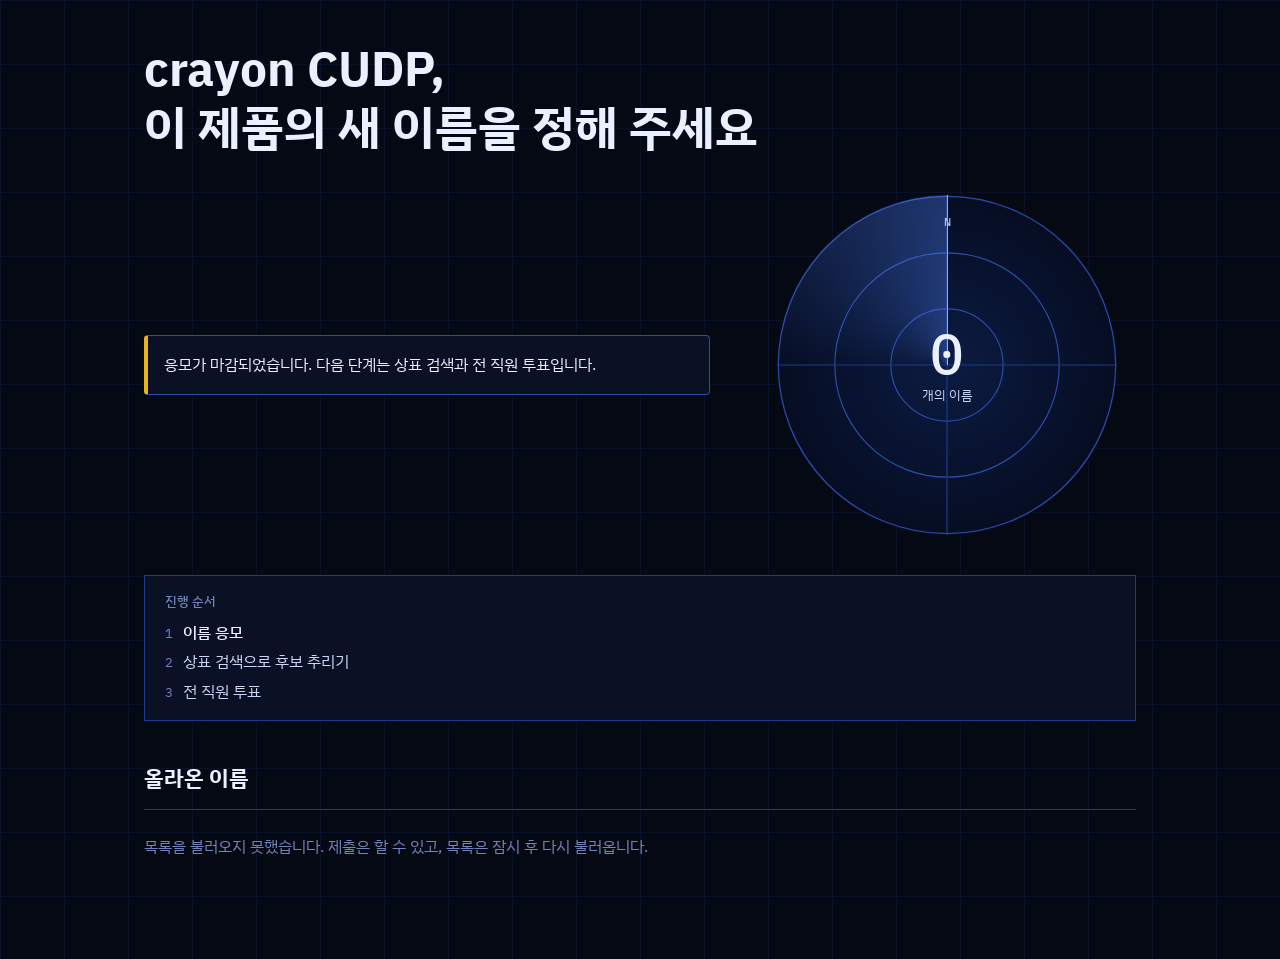
==== index.html @ 414d4ca9 "제안자 이름을 선택 입력으로 받기 시트에만 남기고 공모 페이지 목록에는 표시하지 않는다.  Co-Authored-By: Claude Opus 5.5 <noreply@anthropi" ====
<!DOCTYPE html>
<html lang="ko">
<head>
<meta charset="utf-8">
<meta name="viewport" content="width=device-width, initial-scale=1">
<meta name="robots" content="noindex">
<title>crayon CUDP 새 이름 공모</title>
<link rel="preconnect" href="https://fonts.googleapis.com">
<link rel="preconnect" href="https://fonts.gstatic.com" crossorigin>
<link href="https://fonts.googleapis.com/css2?family=IBM+Plex+Mono:wght@400;500&family=IBM+Plex+Sans+KR:wght@400;500;700&display=swap" rel="stylesheet">
<style>
/* 배치: 왼쪽은 응모 입력, 오른쪽은 올라온 이름을 점으로 찍는 레이더, 아래는 전체 목록.
   어두운 화면 하나로 고정한다. */
:root{
  color-scheme:dark;
  --bg:#050913; --panel:#0A1124; --line:#1E3A8A; --line2:#2B4BA8; --accent:#4F86FF;
  --text:#C9D6F5; --strong:#EAF0FF; --muted:#7385BB;
  --ok:#3FBF78; --warn:#E9B419; --bad:#F0705A;
  --sans:"IBM Plex Sans KR","Pretendard",system-ui,sans-serif;
  --mono:"IBM Plex Mono",ui-monospace,monospace;
}
*{box-sizing:border-box}
[hidden]{display:none!important}
html{background:var(--bg)}
body{
  margin:0;color:var(--text);font:400 16px/1.6 var(--sans);word-break:keep-all;
  background-color:var(--bg);
  background-image:linear-gradient(rgba(30,58,138,.16) 1px,transparent 1px),linear-gradient(90deg,rgba(30,58,138,.16) 1px,transparent 1px);
  background-size:64px 64px;
}
.wrap{max-width:1040px;margin:0 auto;padding:40px 24px 64px;display:flex;flex-direction:column;gap:40px}
h1,h2,p,ol{margin:0}
ol{padding:0;list-style:none}
:focus-visible{outline:2px solid var(--accent);outline-offset:2px}
h1{font-size:clamp(32px,5vw,48px);line-height:1.2;font-weight:700;color:var(--strong);text-wrap:balance}

.top{display:grid;grid-template-columns:minmax(0,1.5fr) minmax(0,1fr);gap:48px;align-items:center}
form{display:flex;flex-direction:column;gap:8px;align-items:flex-start}
label{font-size:14px;font-weight:500;color:var(--text)}
input,textarea{font:inherit;color:var(--strong);width:100%}
input::placeholder,textarea::placeholder{color:var(--muted);opacity:1}
.name-input{
  background:transparent;border:0;border-bottom:2px solid var(--line2);border-radius:0;padding:4px 0 8px;
  font-size:clamp(28px,4.4vw,40px);font-weight:700;line-height:1.3;caret-color:var(--accent);
}
.name-input:focus{outline:0;border-bottom-color:var(--accent)}
textarea,.who-input{background:var(--panel);border:1px solid var(--line);border-radius:4px;padding:10px 12px;margin-bottom:8px}
textarea{resize:vertical;min-height:72px}
textarea:focus,.who-input:focus{outline:0;border-color:var(--accent)}
.status{min-height:26px;font-size:14px}
.status.ok{color:var(--ok)} .status.warn{color:var(--warn)} .status.bad{color:var(--bad)}
.primary{font:inherit;cursor:pointer;background:var(--accent);color:var(--bg);font-weight:700;border:0;border-radius:4px;padding:10px 24px}
.primary:hover:not(:disabled){background:#6F98FF}
.primary:disabled{opacity:.5;cursor:default}
.blocked{border:1px solid var(--line2);border-left:4px solid var(--warn);background:var(--panel);padding:16px;border-radius:4px;color:var(--strong)}

.scope{position:relative;aspect-ratio:1;width:100%;max-width:340px;margin-inline:auto;border-radius:50%;overflow:hidden;background:radial-gradient(circle,#0C1B42 0,#060D22 72%)}
.scope svg{position:absolute;inset:0;width:100%;height:100%}
.sweep{position:absolute;inset:0;border-radius:50%;pointer-events:none;background:conic-gradient(from 0deg,transparent 0 270deg,rgba(79,134,255,.34) 360deg);animation:spin 6s linear infinite}
.sweep::after{content:"";position:absolute;left:50%;top:0;width:1px;height:50%;background:#A6D4FF;opacity:.8}
.blip{position:absolute;width:9px;height:9px;margin:-4.5px 0 0 -4.5px;border-radius:50%;background:#BFE6FF;box-shadow:0 0 8px 2px rgba(79,134,255,.8);animation:ping 6s linear infinite;opacity:.4}
.scope-center{position:absolute;inset:0;display:flex;flex-direction:column;align-items:center;justify-content:center;pointer-events:none}
.scope-center b{font:500 clamp(40px,6vw,56px)/1 var(--mono);color:var(--strong);font-variant-numeric:tabular-nums}
.scope-center span{font-size:13px;color:var(--text);margin-top:4px}
.north{position:absolute;top:6%;left:0;right:0;text-align:center;font:500 12px/1 var(--mono);color:#AFC2EE;pointer-events:none}
@keyframes spin{to{transform:rotate(360deg)}}
@keyframes ping{0%{opacity:1}55%,100%{opacity:.4}}

.rules{border:1px solid var(--line);background:var(--panel);padding:16px 20px;display:flex;flex-direction:column;gap:8px}
.rules h2{font:500 13px/1.5 var(--sans);color:var(--muted)}
.steps{display:flex;flex-direction:column;gap:4px}
.steps li{display:flex;gap:10px;align-items:baseline}
.steps .no{font:400 13px var(--mono);color:var(--muted)}
.steps .now{color:var(--strong);font-weight:500}
.steps .now .no{color:var(--accent)}
.tag{display:inline-block;font-size:12px;color:var(--accent);border:1px solid var(--line2);border-radius:3px;padding:0 6px;line-height:1.6;font-weight:400}
.tag.bad{color:var(--bad);border-color:var(--bad)}

.board{display:flex;flex-direction:column;gap:12px}
.board-head{display:flex;justify-content:space-between;align-items:baseline;gap:16px;flex-wrap:wrap}
.board h2{font-size:22px;font-weight:700;color:var(--strong)}
.tally{font:400 14px var(--mono);color:var(--text);font-variant-numeric:tabular-nums}
.note{padding:24px 0;color:var(--muted);border-top:1px solid var(--line)}
.row{display:grid;grid-template-columns:64px minmax(0,1fr) minmax(0,1.6fr);gap:6px 20px;align-items:baseline;padding:16px 0;border-top:1px solid var(--line)}
.row .no{font:400 13px var(--mono);color:var(--muted);font-variant-numeric:tabular-nums}
.row .nm{font-size:22px;line-height:1.35;font-weight:700;color:var(--strong);overflow-wrap:anywhere;word-break:normal}
.row .why{overflow-wrap:anywhere}
.row .why .tag{display:table;margin-top:4px}

@media (max-width:760px){
  .wrap{padding:28px 16px 48px;gap:32px}
  .top{grid-template-columns:minmax(0,1fr);gap:32px}
  .scope{max-width:260px}
  .row{grid-template-columns:52px minmax(0,1fr)}
  .row .why{grid-column:2}
}
@media (prefers-reduced-motion:reduce){
  .sweep{animation:none}
  .blip{animation:none;opacity:1}
}
</style>
</head>
<body>
<main class="wrap">
  <h1>crayon CUDP,<br>이 제품의 새 이름을 정해 주세요</h1>

  <section class="top">
    <div>
      <form id="form" autocomplete="off">
        <label for="f-name">제품 이름</label>
        <input id="f-name" class="name-input" maxlength="30" required placeholder="이름을 적어 주세요">
        <p id="status" class="status" role="status"></p>
        <label for="f-why">이름 의미</label>
        <textarea id="f-why" rows="2" maxlength="200" required placeholder="이 이름에 담은 뜻을 한두 문장으로 적어 주세요"></textarea>
        <label for="f-who">제안자 이름 (선택, 목록에 표시되지 않습니다)</label>
        <input id="f-who" class="who-input" maxlength="30">
        <button id="f-submit" class="primary" type="submit">제출하기</button>
      </form>
      <p id="closed" class="blocked" hidden>응모가 마감되었습니다. 다음 단계는 상표 검색과 전 직원 투표입니다.</p>
    </div>
    <div aria-hidden="true">
      <div class="scope">
        <svg viewBox="0 0 100 100" fill="none" stroke="#2B4BA8" stroke-width=".35">
          <circle cx="50" cy="50" r="49.6"/><circle cx="50" cy="50" r="33"/><circle cx="50" cy="50" r="16.5"/>
          <path d="M50 0V100M0 50H100" stroke="#1E3A8A"/>
        </svg>
        <div class="sweep"></div>
        <div id="blips"></div>
        <div class="north">N</div>
        <div class="scope-center"><b id="scope-count">0</b><span>개의 이름</span></div>
      </div>
    </div>
  </section>

  <section class="rules">
    <h2>진행 순서</h2>
    <ol class="steps">
      <li class="now"><span class="no">1</span>이름 응모 <span class="tag">지금</span></li>
      <li><span class="no">2</span>상표 검색으로 후보 추리기</li>
      <li><span class="no">3</span>전 직원 투표</li>
    </ol>
  </section>

  <section class="board" aria-labelledby="board-title">
    <div class="board-head">
      <h2 id="board-title">올라온 이름</h2>
      <p id="tally" class="tally"></p>
    </div>
    <p id="list-note" class="note" role="status">목록을 불러오는 중입니다.</p>
    <ol id="list"></ol>
  </section>
</main>
<script type="module" src="./app.js"></script>
</body>
</html>
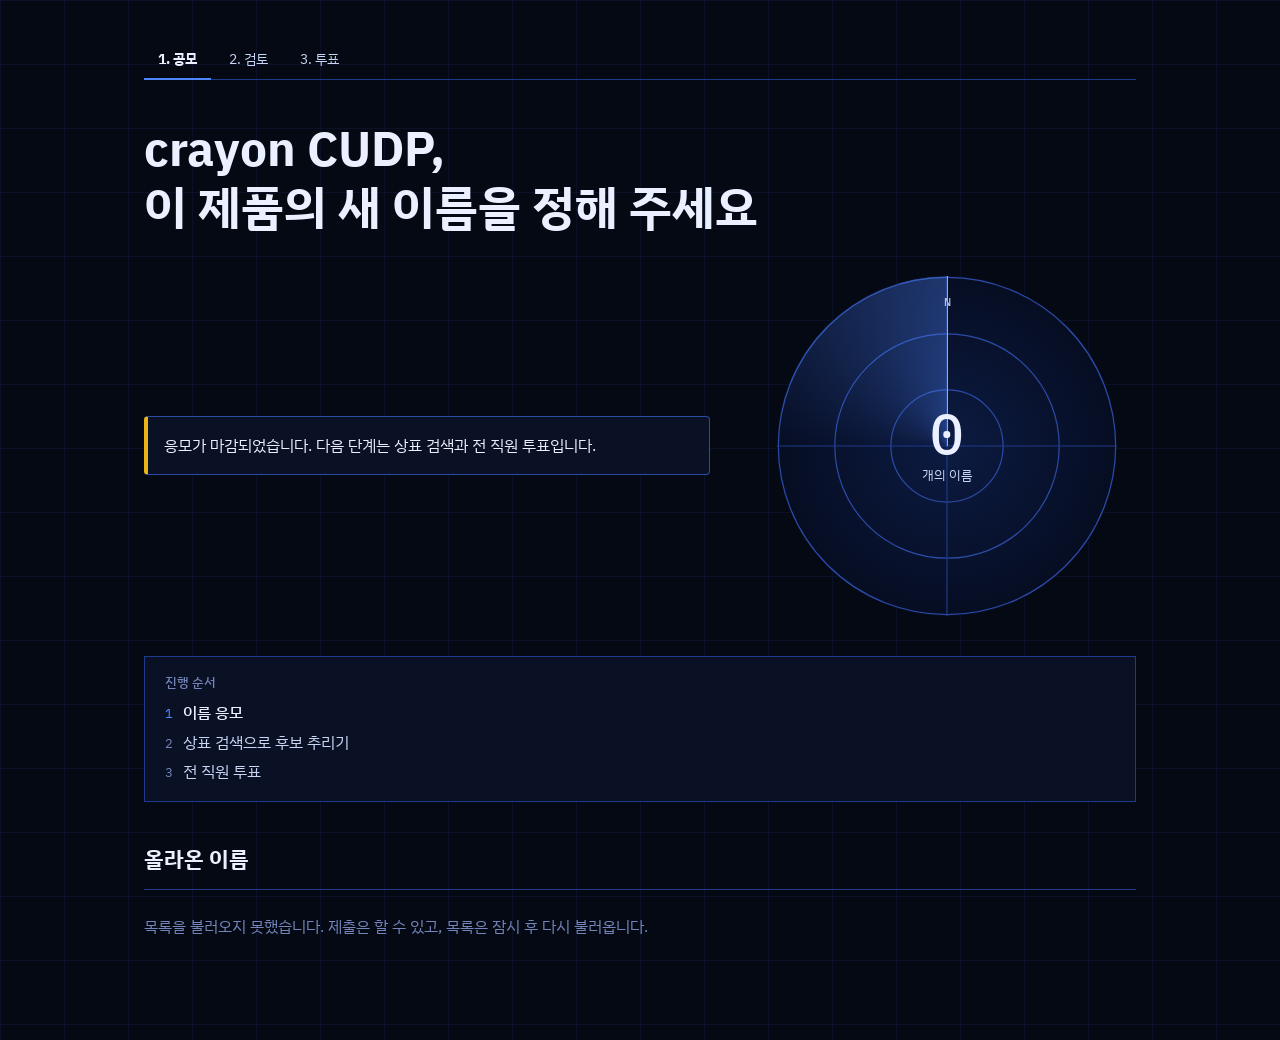
==== commit 7637f08b: "3개 탭 메뉴와 검토·투표 화면 조정 탭 이름을 공모, 검토, 투표로 정하고 공모 페이지에도 메뉴를 넣는다. 검토 페이지의 요약 카드를 빼고 진행 순서를 버튼 아래에 둔다. 투표 " ====
--- a/index.html
+++ b/index.html
@@ -33,6 +33,11 @@
 ol{padding:0;list-style:none}
 :focus-visible{outline:2px solid var(--accent);outline-offset:2px}
 h1{font-size:clamp(32px,5vw,48px);line-height:1.2;font-weight:700;color:var(--strong);text-wrap:balance}
+
+.pages{display:flex;gap:4px;border-bottom:1px solid var(--line)}
+.pages a{padding:8px 14px;margin-bottom:-1px;font-size:14px;color:var(--text);text-decoration:none;border-bottom:2px solid transparent}
+.pages a:hover{color:var(--strong)}
+.pages a[aria-current="page"]{color:var(--strong);font-weight:700;border-bottom-color:var(--accent)}
 
 .top{display:grid;grid-template-columns:minmax(0,1.5fr) minmax(0,1fr);gap:48px;align-items:center}
 form{display:flex;flex-direction:column;gap:8px;align-items:flex-start}
@@ -102,6 +107,12 @@
 </head>
 <body>
 <main class="wrap">
+  <nav class="pages" aria-label="페이지">
+    <a href="./" aria-current="page">1. 공모</a>
+    <a href="./vote/">2. 검토</a>
+    <a href="./vote/ballot.html">3. 투표</a>
+  </nav>
+
   <h1>crayon CUDP,<br>이 제품의 새 이름을 정해 주세요</h1>
 
   <section class="top">
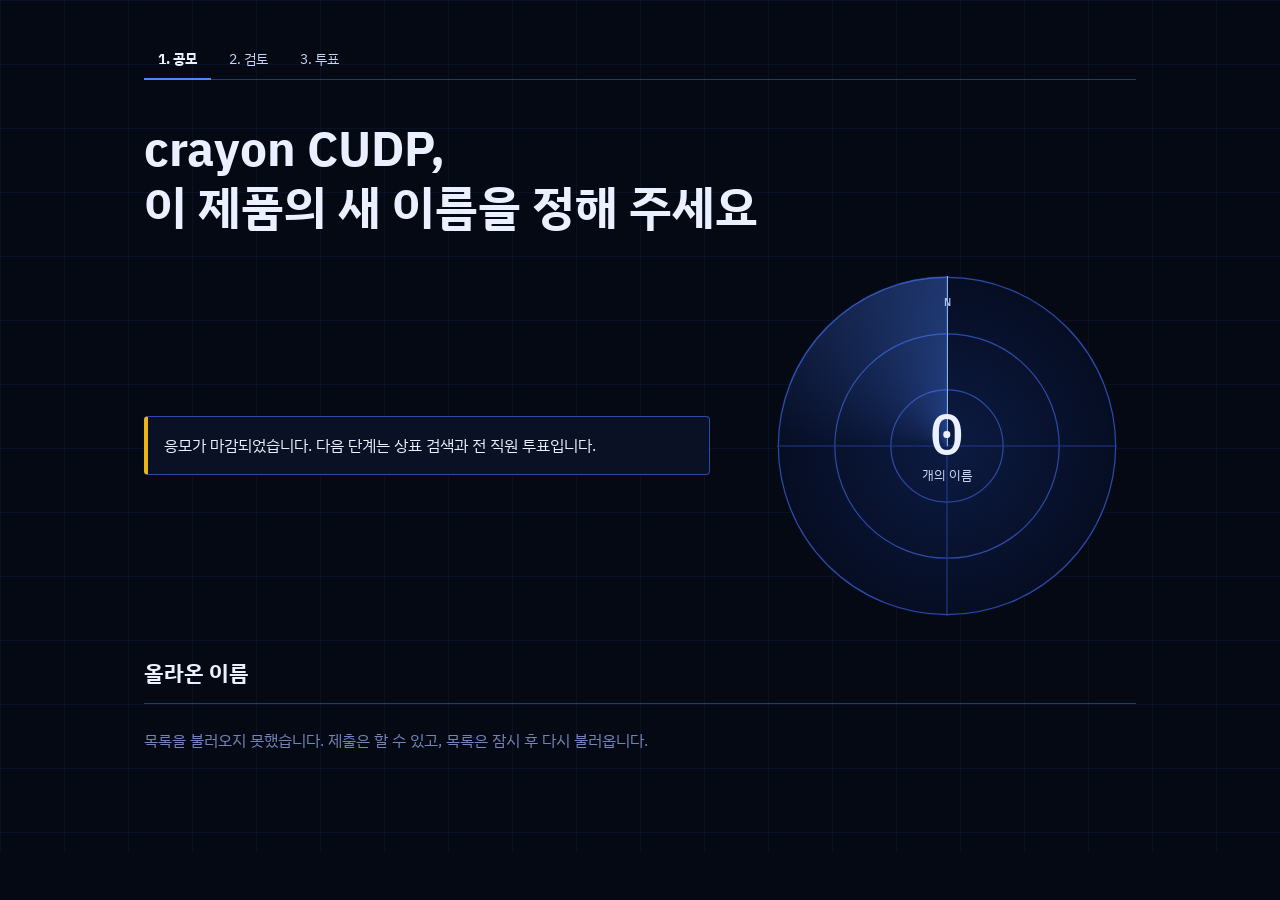
==== commit d87d10be: "진행 순서 카드 제거 공모, 검토, 투표 세 페이지에서 카드와 관련 스타일, 코드를 지운다.  Co-Authored-By: Claude Opus 5.5 <noreply@anthro" ====
--- a/index.html
+++ b/index.html
@@ -71,13 +71,6 @@
 @keyframes spin{to{transform:rotate(360deg)}}
 @keyframes ping{0%{opacity:1}55%,100%{opacity:.4}}
 
-.rules{border:1px solid var(--line);background:var(--panel);padding:16px 20px;display:flex;flex-direction:column;gap:8px}
-.rules h2{font:500 13px/1.5 var(--sans);color:var(--muted)}
-.steps{display:flex;flex-direction:column;gap:4px}
-.steps li{display:flex;gap:10px;align-items:baseline}
-.steps .no{font:400 13px var(--mono);color:var(--muted)}
-.steps .now{color:var(--strong);font-weight:500}
-.steps .now .no{color:var(--accent)}
 .tag{display:inline-block;font-size:12px;color:var(--accent);border:1px solid var(--line2);border-radius:3px;padding:0 6px;line-height:1.6;font-weight:400}
 .tag.bad{color:var(--bad);border-color:var(--bad)}
 
@@ -143,15 +136,6 @@
     </div>
   </section>
 
-  <section class="rules">
-    <h2>진행 순서</h2>
-    <ol class="steps">
-      <li class="now"><span class="no">1</span>이름 응모 <span class="tag">지금</span></li>
-      <li><span class="no">2</span>상표 검색으로 후보 추리기</li>
-      <li><span class="no">3</span>전 직원 투표</li>
-    </ol>
-  </section>
-
   <section class="board" aria-labelledby="board-title">
     <div class="board-head">
       <h2 id="board-title">올라온 이름</h2>
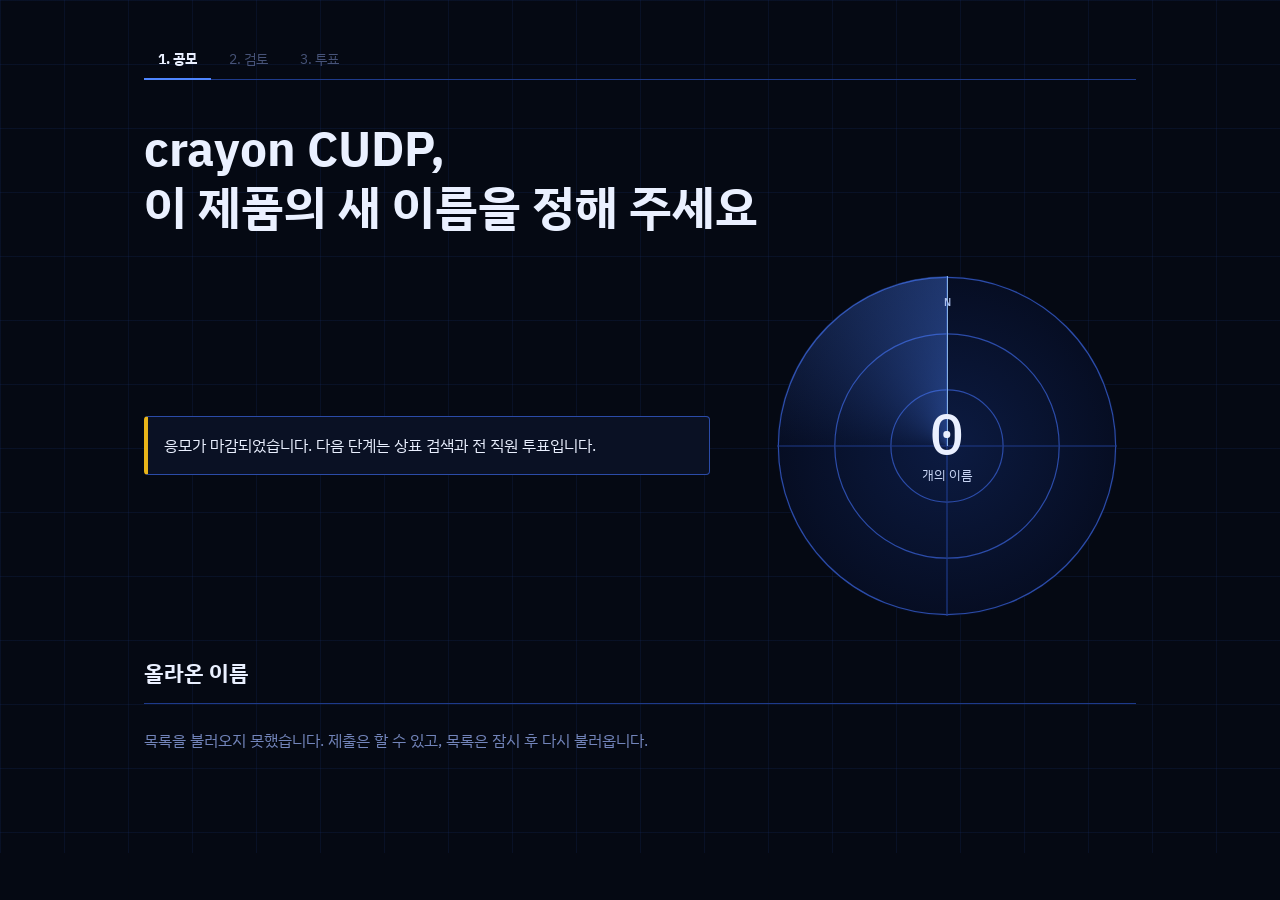
==== commit 7f8eab2c: "합치기 준비: 임시 데이터 제거, 잠금 분리, 비활성 탭 검토와 투표를 따로 열 수 있게 하고, 열리지 않은 탭은 비활성으로 표시한다. 공개 파일에서 임시 후보와 실제 직원 이름을" ====
--- a/index.html
+++ b/index.html
@@ -36,7 +36,8 @@
 
 .pages{display:flex;gap:4px;border-bottom:1px solid var(--line)}
 .pages a{padding:8px 14px;margin-bottom:-1px;font-size:14px;color:var(--text);text-decoration:none;border-bottom:2px solid transparent}
-.pages a:hover{color:var(--strong)}
+.pages a[href]:hover{color:var(--strong)}
+.pages a[aria-disabled="true"]{color:var(--muted);opacity:.6;cursor:not-allowed}
 .pages a[aria-current="page"]{color:var(--strong);font-weight:700;border-bottom-color:var(--accent)}
 
 .top{display:grid;grid-template-columns:minmax(0,1.5fr) minmax(0,1fr);gap:48px;align-items:center}
@@ -102,8 +103,8 @@
 <main class="wrap">
   <nav class="pages" aria-label="페이지">
     <a href="./" aria-current="page">1. 공모</a>
-    <a href="./vote/">2. 검토</a>
-    <a href="./vote/ballot.html">3. 투표</a>
+    <a data-tab="review" data-href="./vote/">2. 검토</a>
+    <a data-tab="vote" data-href="./vote/ballot.html">3. 투표</a>
   </nav>
 
   <h1>crayon CUDP,<br>이 제품의 새 이름을 정해 주세요</h1>
@@ -145,6 +146,7 @@
     <ol id="list"></ol>
   </section>
 </main>
-<script type="module" src="./app.js"></script>
+<script type="module" src="./nav.js"></script>
+<script type="module" src="./app.js?v=2"></script>
 </body>
 </html>
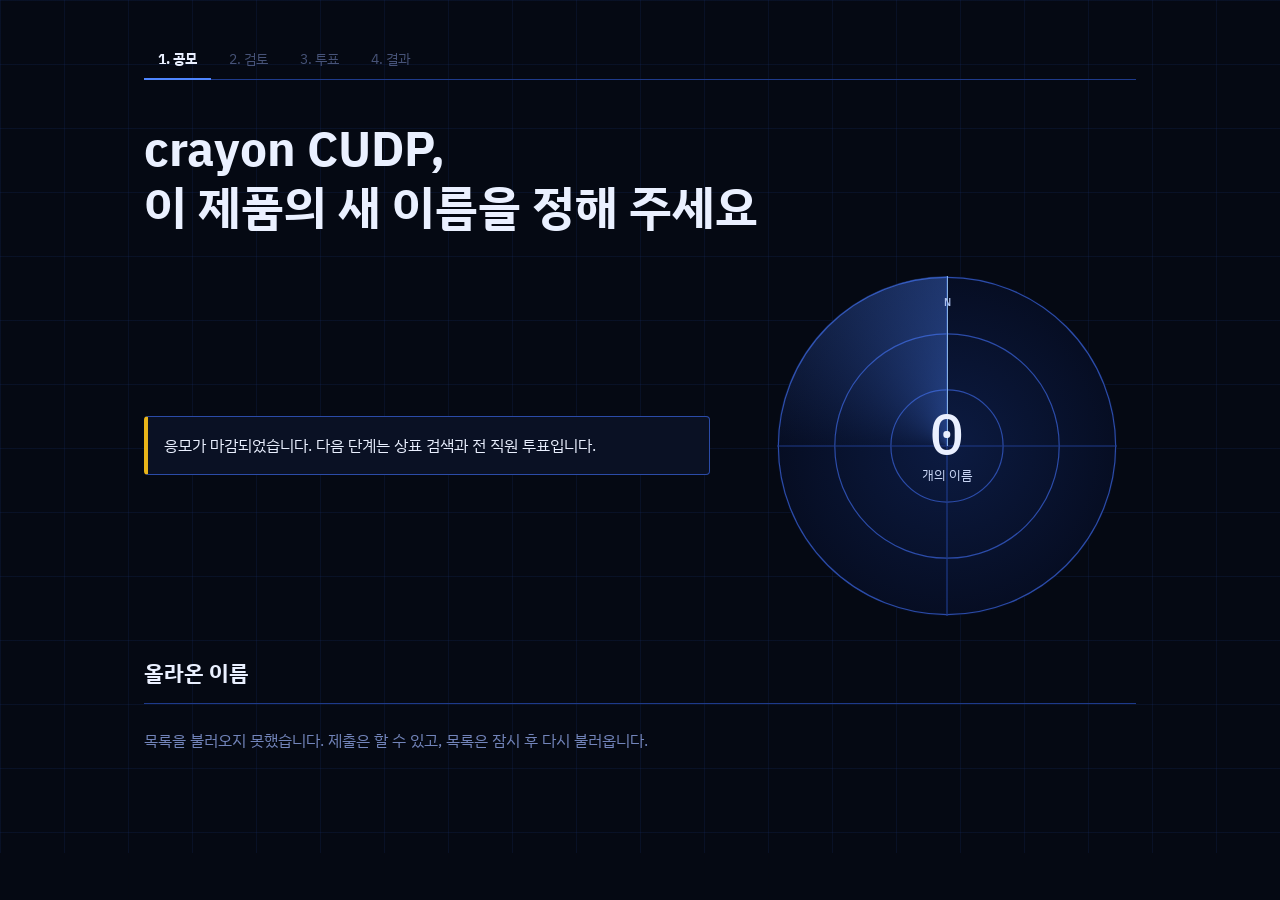
==== commit fa681fe2: "마감 타이머, 투표 후보 문구, 결과 탭 추가 공모 제출 버튼 옆에 금요일 오후 3시까지의 타이머를 넣고 마감을 15시로 바꾼다. 최종 후보 문구를 투표 후보로 바꾼다. 회차별 득" ====
--- a/index.html
+++ b/index.html
@@ -53,6 +53,10 @@
 textarea,.who-input{background:var(--panel);border:1px solid var(--line);border-radius:4px;padding:10px 12px;margin-bottom:8px}
 textarea{resize:vertical;min-height:72px}
 textarea:focus,.who-input:focus{outline:0;border-color:var(--accent)}
+.submit-row{display:flex;align-items:center;gap:8px 16px;flex-wrap:wrap}
+.timer{font-size:14px;display:flex;flex-direction:column;line-height:1.4}
+.timer-label{font-size:13px;color:var(--muted)}
+.timer b{font:500 15px var(--mono);color:var(--warn);font-variant-numeric:tabular-nums}
 .status{min-height:26px;font-size:14px}
 .status.ok{color:var(--ok)} .status.warn{color:var(--warn)} .status.bad{color:var(--bad)}
 .primary{font:inherit;cursor:pointer;background:var(--accent);color:var(--bg);font-weight:700;border:0;border-radius:4px;padding:10px 24px}
@@ -105,6 +109,7 @@
     <a href="./" aria-current="page">1. 공모</a>
     <a data-tab="review" data-href="./vote/">2. 검토</a>
     <a data-tab="vote" data-href="./vote/ballot.html">3. 투표</a>
+    <a data-tab="result" data-href="./vote/result.html">4. 결과</a>
   </nav>
 
   <h1>crayon CUDP,<br>이 제품의 새 이름을 정해 주세요</h1>
@@ -119,7 +124,10 @@
         <textarea id="f-why" rows="2" maxlength="200" required placeholder="이 이름에 담은 뜻을 한두 문장으로 적어 주세요"></textarea>
         <label for="f-who">제안자 이름 (선택, 목록에 표시되지 않습니다)</label>
         <input id="f-who" class="who-input" maxlength="30">
-        <button id="f-submit" class="primary" type="submit">제출하기</button>
+        <div class="submit-row">
+          <button id="f-submit" class="primary" type="submit">제출하기</button>
+          <p class="timer" role="timer"><span class="timer-label">금요일 오후 3시 마감</span> <b id="timer"></b></p>
+        </div>
       </form>
       <p id="closed" class="blocked" hidden>응모가 마감되었습니다. 다음 단계는 상표 검색과 전 직원 투표입니다.</p>
     </div>
@@ -146,7 +154,7 @@
     <ol id="list"></ol>
   </section>
 </main>
-<script type="module" src="./nav.js"></script>
-<script type="module" src="./app.js?v=2"></script>
+<script type="module" src="./nav.js?v=3"></script>
+<script type="module" src="./app.js?v=3"></script>
 </body>
 </html>
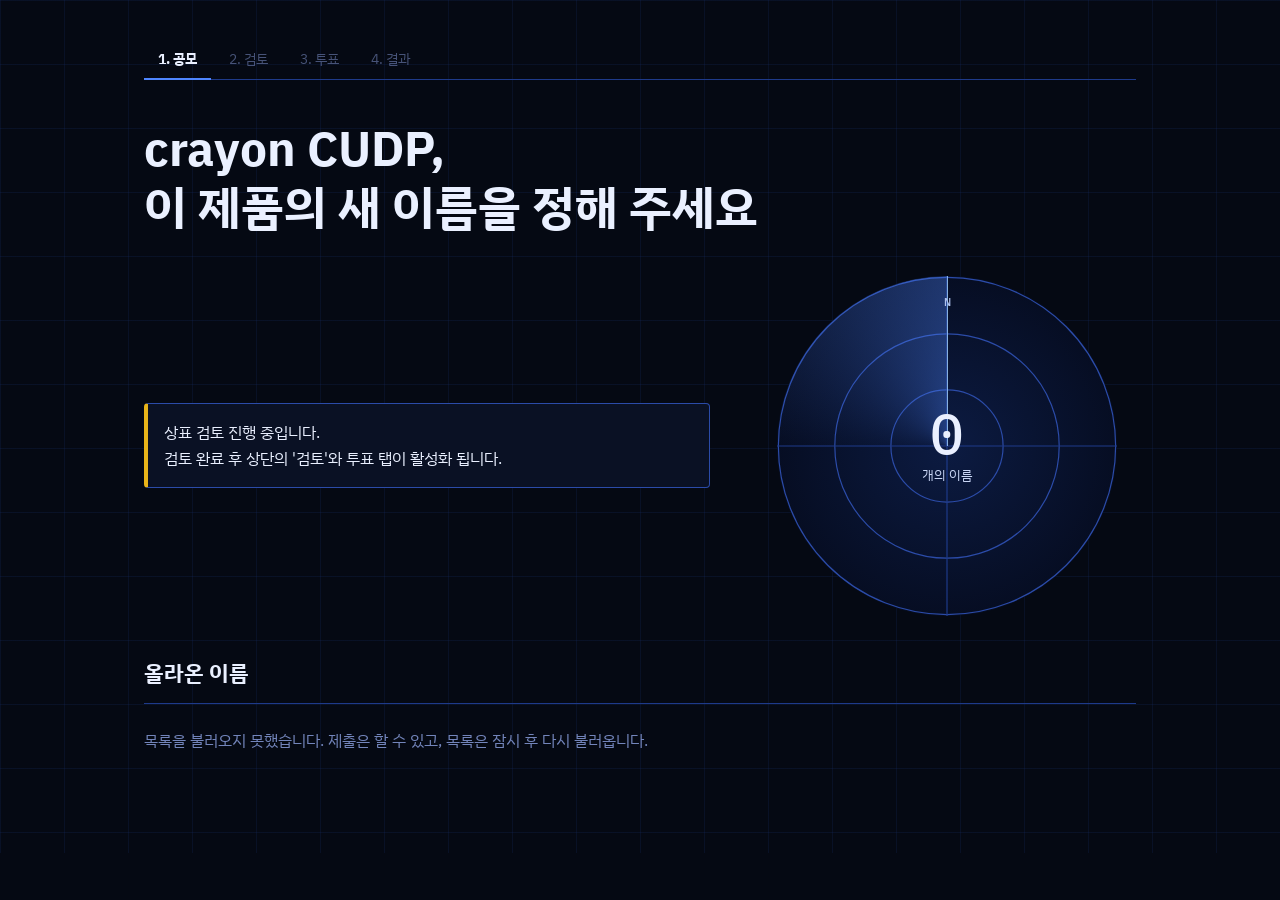
==== commit 74105cf6: "설정 칸으로 단계를 관리하고 회차별 투표와 자동 마감 추가 - 사이트 단계를 응답 시트 설정 탭(B1 마감, B2 연장, B3 단계) 한 곳에서 읽는다 - 공모 마감 후 "상표 검" ====
--- a/index.html
+++ b/index.html
@@ -62,7 +62,7 @@
 .primary{font:inherit;cursor:pointer;background:var(--accent);color:var(--bg);font-weight:700;border:0;border-radius:4px;padding:10px 24px}
 .primary:hover:not(:disabled){background:#6F98FF}
 .primary:disabled{opacity:.5;cursor:default}
-.blocked{border:1px solid var(--line2);border-left:4px solid var(--warn);background:var(--panel);padding:16px;border-radius:4px;color:var(--strong)}
+.blocked{border:1px solid var(--line2);border-left:4px solid var(--warn);background:var(--panel);padding:16px;border-radius:4px;color:var(--strong);white-space:pre-line}
 
 .scope{position:relative;aspect-ratio:1;width:100%;max-width:340px;margin-inline:auto;border-radius:50%;overflow:hidden;background:radial-gradient(circle,#0C1B42 0,#060D22 72%)}
 .scope svg{position:absolute;inset:0;width:100%;height:100%}
@@ -126,10 +126,10 @@
         <input id="f-who" class="who-input" maxlength="30">
         <div class="submit-row">
           <button id="f-submit" class="primary" type="submit">제출하기</button>
-          <p class="timer" role="timer"><span class="timer-label">금요일 오후 3시 마감</span> <b id="timer"></b></p>
+          <p class="timer" role="timer"><span class="timer-label" id="timer-label"></span> <b id="timer"></b></p>
         </div>
       </form>
-      <p id="closed" class="blocked" hidden>응모가 마감되었습니다. 다음 단계는 상표 검색과 전 직원 투표입니다.</p>
+      <p id="closed" class="blocked" role="status" hidden></p>
     </div>
     <div aria-hidden="true">
       <div class="scope">
@@ -154,7 +154,6 @@
     <ol id="list"></ol>
   </section>
 </main>
-<script type="module" src="./nav.js?v=3"></script>
-<script type="module" src="./app.js?v=3"></script>
+<script type="module" src="./app.js?v=4"></script>
 </body>
 </html>
